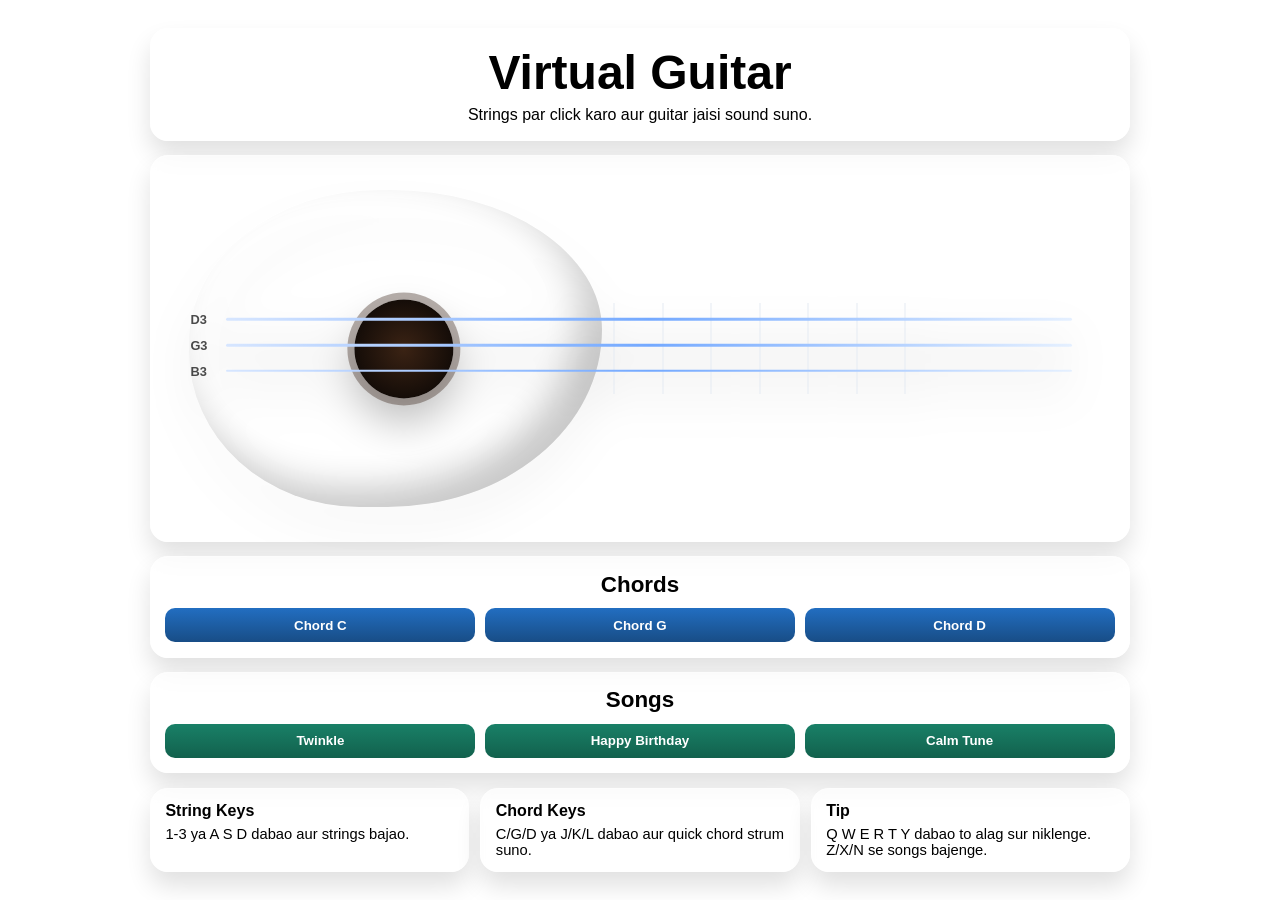
==== index.html @ 81be7681 "Initial commit" ====
<!DOCTYPE html>
<html lang="hi">
<head>
  <meta charset="UTF-8" />
  <meta name="viewport" content="width=device-width, initial-scale=1.0" />
  <title>Virtual Guitar</title>
  <link rel="stylesheet" href="styles.css" />
</head>
<body>
  <main class="app">
    <header class="title-wrap card">
      <h1>Virtual Guitar</h1>
      <p>Strings par click karo aur guitar jaisi sound suno.</p>
    </header>

    <section class="card guitar-card" aria-label="Guitar card">
      <section class="guitar" aria-label="Virtual guitar">
        <div class="body">
          <div class="sound-hole"></div>
          <div class="bridge"></div>
        </div>

        <div class="neck">
          <span class="fret" style="left: 12%"></span>
          <span class="fret" style="left: 24%"></span>
          <span class="fret" style="left: 36%"></span>
          <span class="fret" style="left: 48%"></span>
          <span class="fret" style="left: 60%"></span>
          <span class="fret" style="left: 72%"></span>
          <span class="fret" style="left: 84%"></span>
        </div>

        <div class="headstock"></div>

        <div class="strings" role="group" aria-label="Guitar strings">
          <button class="string" data-freq="146.83" data-note="D3" aria-label="String 1 D3"></button>
          <button class="string" data-freq="196.00" data-note="G3" aria-label="String 2 G3"></button>
          <button class="string" data-freq="246.94" data-note="B3" aria-label="String 3 B3"></button>
        </div>
      </section>
    </section>

    <section class="card controls-card">
      <h2>Chords</h2>
      <section class="controls">
        <button class="chord" data-chord="C">Chord C</button>
        <button class="chord" data-chord="G">Chord G</button>
        <button class="chord" data-chord="D">Chord D</button>
      </section>
    </section>

    <section class="card controls-card songs-card">
      <h2>Songs</h2>
      <section class="controls songs">
        <button class="song-btn" data-song="twinkle">Twinkle</button>
        <button class="song-btn" data-song="happy">Happy Birthday</button>
        <button class="song-btn" data-song="calm">Calm Tune</button>
      </section>
    </section>

    <section class="bottom-cards" aria-label="Extra cards">
      <div class="card mini-card">
        <h3>String Keys</h3>
        <p>1-3 ya A S D dabao aur strings bajao.</p>
      </div>
      <div class="card mini-card">
        <h3>Chord Keys</h3>
        <p>C/G/D ya J/K/L dabao aur quick chord strum suno.</p>
      </div>
      <div class="card mini-card">
        <h3>Tip</h3>
        <p>Q W E R T Y dabao to alag sur niklenge. Z/X/N se songs bajenge.</p>
      </div>
    </section>
  </main>

  <script src="script.js"></script>
</body>
</html>
---- styles.css ----
AC:root {
  --bg-1: #f7e6c8;
  --bg-2: #d89c65;
  --text: #24160e;
  --wood-a: #d48a42;
  --wood-b: #8f4c1d;
  --wood-c: #b76f2f;
  --neck: #4b2b18;
  --head: #2f1a10;
  --bridge: #3a2315;
  --string: #dde3ea;
  --hover: #9de6ff;
  --play: #a3f5c8;
}

* {
  box-sizing: border-box;
}

body {
  margin: 0;
  min-height: 100vh;
  font-family: Segoe UI, Arial, sans-serif;
  color: var(--text);
  background: radial-gradient(circle at 15% 20%, #ffffff8f, transparent 30%),
    linear-gradient(135deg, var(--bg-1), var(--bg-2));
  display: grid;
  place-items: center;
  padding: 2vh 3vw;
}

.app {
  width: min(980px, 100%);
  display: grid;
  gap: 0.9rem;
}

.card {
  background: rgba(255, 255, 255, 0.66);
  border: 1px solid rgba(255, 255, 255, 0.35);
  border-radius: 18px;
  box-shadow: 0 14px 24px rgba(0, 0, 0, 0.12);
  backdrop-filter: blur(6px);
}

.title-wrap {
  text-align: center;
  margin-bottom: 0;
  padding: 1rem 1.2rem;
}

.title-wrap h1 {
  margin: 0;
  font-size: clamp(1.8rem, 4vw, 3rem);
}

.title-wrap p {
  margin: 0.4rem 0 0;
}

.guitar-card {
  padding: 1rem;
}

.controls-card {
  padding: 0.9rem;
}

.controls-card h2 {
  margin: 0 0 0.65rem;
  text-align: center;
  font-size: clamp(1.1rem, 2vw, 1.4rem);
}

.guitar {
  width: min(940px, 100%);
  aspect-ratio: 16 / 6;
  position: relative;
  margin: 0 auto;
  filter: drop-shadow(0 22px 20px rgba(0, 0, 0, 0.25));
}

.body {
  position: absolute;
  left: 2%;
  top: 5%;
  width: 44%;
  height: 90%;
  border-radius: 47% 52% 53% 42% / 49% 45% 57% 50%;
  background: radial-gradient(circle at 35% 30%, var(--wood-a), var(--wood-c) 45%, var(--wood-b) 100%);
  box-shadow: inset -20px -20px 36px rgba(0, 0, 0, 0.2), inset 10px 8px 20px rgba(255, 255, 255, 0.2);
}

.sound-hole {
  position: absolute;
  width: 24%;
  aspect-ratio: 1;
  border-radius: 50%;
  left: 52%;
  top: 50%;
  transform: translate(-50%, -50%);
  background: radial-gradient(circle, #3b2314 0%, #120b07 75%);
  box-shadow: 0 0 0 7px rgba(47, 25, 12, 0.35);
}

.bridge {
  position: absolute;
  width: 22%;
  height: 14%;
  left: 54%;
  top: 70%;
  transform: translateX(-50%);
  border-radius: 12px;
  background: linear-gradient(180deg, #654127, var(--bridge));
}

.neck {
  position: absolute;
  left: 42%;
  top: 37%;
  width: 43%;
  height: 26%;
  border-radius: 10px;
  background: linear-gradient(180deg, #6b4329, var(--neck));
}

.fret {
  position: absolute;
  top: 0;
  width: 2px;
  height: 100%;
  background: rgba(230, 236, 242, 0.55);
}

.headstock {
  position: absolute;
  right: 4%;
  top: 30%;
  width: 11%;
  height: 40%;
  border-radius: 14px;
  background: linear-gradient(180deg, #4f301c, var(--head));
}

.strings {
  position: absolute;
  left: 6%;
  top: 38%;
  width: 90%;
  height: 22%;
  display: grid;
  grid-template-rows: repeat(3, 1fr);
  z-index: 5;
}

.string {
  border: none;
  padding: 0;
  background: transparent;
  cursor: pointer;
  position: relative;
}

.string::before {
  content: "";
  position: absolute;
  top: 50%;
  left: 0;
  width: 100%;
  height: clamp(1px, 0.2vw, 3px);
  transform: translateY(-50%);
  border-radius: 999px;
  background: linear-gradient(90deg, #f0f4f8, var(--string), #f7f9fc);
  transition: box-shadow 0.2s ease, background 0.2s ease;
}

.string::after {
  content: attr(data-note);
  position: absolute;
  left: -36px;
  top: 50%;
  transform: translateY(-50%);
  font-size: 0.8rem;
  font-weight: 700;
  opacity: 0.7;
}

/* Keep 6 strings but make center 3 visually distinct */
.string:nth-child(2)::before,
.string:nth-child(3)::before,
.string:nth-child(1)::before {
  background: linear-gradient(90deg, #d7e6ff, #74a9ff, #e5f0ff);
}

.string:hover::before {
  background: linear-gradient(90deg, #d7f7ff, var(--hover), #effbff);
  box-shadow: 0 0 8px rgba(157, 230, 255, 0.85);
}

.string.playing::before {
  background: linear-gradient(90deg, #deffef, var(--play), #eefff7);
  box-shadow: 0 0 14px rgba(163, 245, 200, 0.8);
  animation: vibrate 220ms linear 3;
}

@keyframes vibrate {
  0% { transform: translateY(-50%) translateX(0); }
  25% { transform: translateY(calc(-50% - 2px)) translateX(2px); }
  50% { transform: translateY(calc(-50% + 2px)) translateX(-2px); }
  75% { transform: translateY(calc(-50% - 1px)) translateX(1px); }
  100% { transform: translateY(-50%) translateX(0); }
}

.controls {
  margin-top: 0;
  display: grid;
  grid-template-columns: repeat(3, minmax(90px, 1fr));
  gap: 0.6rem;
}

.chord {
  border: none;
  border-radius: 10px;
  padding: 0.6rem;
  font-weight: 700;
  color: #fff;
  background: linear-gradient(180deg, #226ec1, #184d86);
  cursor: pointer;
}

.songs {
  grid-template-columns: repeat(3, minmax(110px, 1fr));
}

.song-btn {
  border: none;
  border-radius: 10px;
  padding: 0.6rem;
  font-weight: 700;
  color: #fff;
  background: linear-gradient(180deg, #198067, #12614d);
  cursor: pointer;
}

.bottom-cards {
  display: grid;
  grid-template-columns: repeat(3, minmax(0, 1fr));
  gap: 0.7rem;
}

.mini-card {
  padding: 0.85rem 0.9rem;
}

.mini-card h3 {
  margin: 0;
  font-size: 1rem;
}

.mini-card p {
  margin: 0.35rem 0 0;
  font-size: 0.92rem;
}

@media (max-width: 760px) {
  .guitar {
    aspect-ratio: 9 / 6;
  }

  .body {
    width: 56%;
  }

  .neck {
    left: 50%;
    width: 36%;
  }

  .headstock {
    right: 1%;
    width: 12%;
  }

  .strings {
    left: 5%;
    width: 93%;
  }

  .bottom-cards {
    grid-template-columns: 1fr;
  }
}

@media (max-width: 520px) {
  .guitar {
    aspect-ratio: 4 / 4;
  }

  .body {
    width: 62%;
    left: 0;
  }

  .neck {
    left: 52%;
    width: 34%;
  }

  .headstock {
    width: 13%;
  }

  .string::after {
    display: none;
  }
}
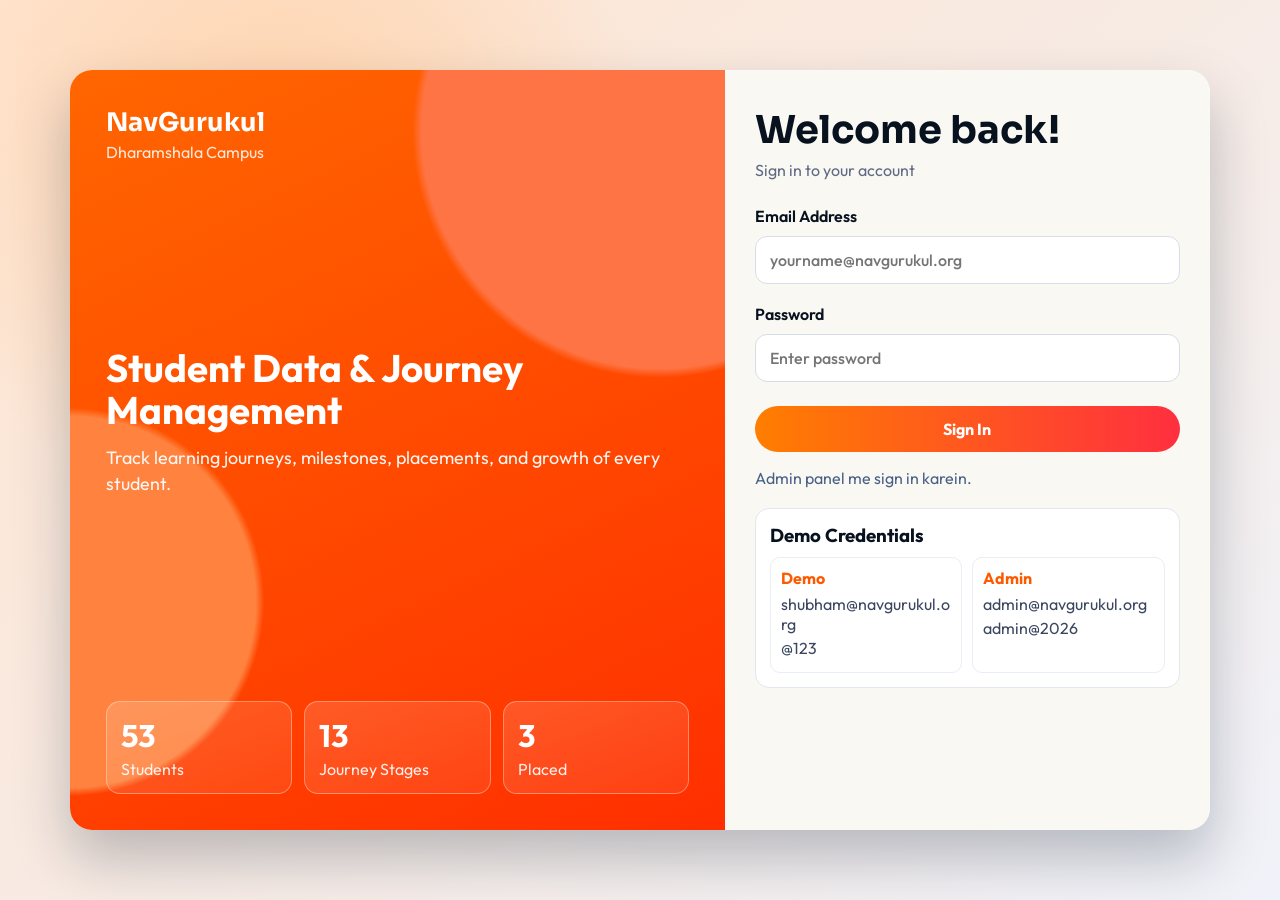
==== commit 70d39132: "Remove Virtual Guitar feature and focus the app on the NavGurukul student admin panel Co-Authored-By" ====
--- a/index.html
+++ b/index.html
@@ -1,79 +1,82 @@
 <!DOCTYPE html>
-<html lang="hi">
+<html lang="en">
 <head>
   <meta charset="UTF-8" />
   <meta name="viewport" content="width=device-width, initial-scale=1.0" />
-  <title>Virtual Guitar</title>
-  <link rel="stylesheet" href="styles.css" />
+  <title>NavGurukul Student Admin Panel</title>
+
+  
+  <link rel="preconnect" href="https://fonts.googleapis.com" />
+  <link rel="preconnect" href="https://fonts.gstatic.com" crossorigin />
+  <link href="https://fonts.googleapis.com/css2?family=Outfit:wght@400;500;700&family=Sora:wght@600;700&display=swap" rel="stylesheet" />
+  <link rel="stylesheet" href="login.css" />
 </head>
 <body>
-  <main class="app">
-    <header class="title-wrap card">
-      <h1>Virtual Guitar</h1>
-      <p>Strings par click karo aur guitar jaisi sound suno.</p>
-    </header>
+  <main class="login-shell">
+    <section class="hero-pane" aria-label="Brand section">
+      <div class="brand-block">
+        <h1>NavGurukul</h1>
+        <p>Dharamshala Campus</p>
+      </div>
 
-    <section class="card guitar-card" aria-label="Guitar card">
-      <section class="guitar" aria-label="Virtual guitar">
-        <div class="body">
-          <div class="sound-hole"></div>
-          <div class="bridge"></div>
-        </div>
+      <div class="hero-content">
+        <h2>Student Data &amp; Journey Management</h2>
+        <p>Track learning journeys, milestones, placements, and growth of every student.</p>
+      </div>
 
-        <div class="neck">
-          <span class="fret" style="left: 12%"></span>
-          <span class="fret" style="left: 24%"></span>
-          <span class="fret" style="left: 36%"></span>
-          <span class="fret" style="left: 48%"></span>
-          <span class="fret" style="left: 60%"></span>
-          <span class="fret" style="left: 72%"></span>
-          <span class="fret" style="left: 84%"></span>
-        </div>
+      <div class="stats-row" aria-label="Quick stats">
+        <article class="stat-card">
+          <strong>53</strong>
+          <span>Students</span>
+        </article>
+        <article class="stat-card">
+          <strong>13</strong>
+          <span>Journey Stages</span>
+        </article>
+        <article class="stat-card">
+          <strong>3</strong>
+          <span>Placed</span>
+        </article>
+      </div>
+    </section>
 
-        <div class="headstock"></div>
+    <section class="form-pane" aria-label="Login section">
+      <header>
+        <h2>Welcome back!</h2>
+        <p>Sign in to your account</p>
+      </header>
 
-        <div class="strings" role="group" aria-label="Guitar strings">
-          <button class="string" data-freq="146.83" data-note="D3" aria-label="String 1 D3"></button>
-          <button class="string" data-freq="196.00" data-note="G3" aria-label="String 2 G3"></button>
-          <button class="string" data-freq="246.94" data-note="B3" aria-label="String 3 B3"></button>
+      <form id="loginForm" novalidate>
+        <label for="email">Email Address</label>
+        <input id="email" name="email" type="email" placeholder="yourname@navgurukul.org" autocomplete="username" required />
+
+        <label for="password">Password</label>
+        <input id="password" name="password" type="password" placeholder="Enter password" autocomplete="current-password" required />
+
+        <button id="loginBtn" type="submit">Sign In</button>
+      </form>
+
+      <p id="statusMessage" class="status" aria-live="polite">Admin panel me sign in karein.</p>
+
+      <section class="demo-box" aria-label="Demo credentials">
+        <h3>Demo Credentials</h3>
+        <div class="cred-grid">
+          <div>
+            <h4>Demo</h4>
+            <p>shubham@navgurukul.org</p>
+            <p>@123</p>
+          </div>
+          <div>
+            <h4>Admin</h4>
+            <p>admin@navgurukul.org</p>
+            <p>admin@2026</p>
+          </div>
         </div>
       </section>
     </section>
-
-    <section class="card controls-card">
-      <h2>Chords</h2>
-      <section class="controls">
-        <button class="chord" data-chord="C">Chord C</button>
-        <button class="chord" data-chord="G">Chord G</button>
-        <button class="chord" data-chord="D">Chord D</button>
-      </section>
-    </section>
-
-    <section class="card controls-card songs-card">
-      <h2>Songs</h2>
-      <section class="controls songs">
-        <button class="song-btn" data-song="twinkle">Twinkle</button>
-        <button class="song-btn" data-song="happy">Happy Birthday</button>
-        <button class="song-btn" data-song="calm">Calm Tune</button>
-      </section>
-    </section>
-
-    <section class="bottom-cards" aria-label="Extra cards">
-      <div class="card mini-card">
-        <h3>String Keys</h3>
-        <p>1-3 ya A S D dabao aur strings bajao.</p>
-      </div>
-      <div class="card mini-card">
-        <h3>Chord Keys</h3>
-        <p>C/G/D ya J/K/L dabao aur quick chord strum suno.</p>
-      </div>
-      <div class="card mini-card">
-        <h3>Tip</h3>
-        <p>Q W E R T Y dabao to alag sur niklenge. Z/X/N se songs bajenge.</p>
-      </div>
-    </section>
   </main>
 
-  <script src="script.js"></script>
+  <script src="student-data.js"></script>
+  <script src="login.js"></script>
 </body>
 </html>
--- a/login.css
+++ b/login.css
@@ -0,0 +1,221 @@
+:root {
+  --ink: #08121f;
+  --paper: #f9f8f3;
+  --orange-a: #ff6600;
+  --orange-b: #ff2f00;
+  --orange-c: #ff8a2a;
+  --line: #d7dde8;
+}
+
+* {
+  box-sizing: border-box;
+}
+
+body {
+  margin: 0;
+  min-height: 100vh;
+  font-family: "Outfit", "Segoe UI", sans-serif;
+  color: var(--ink);
+  background: radial-gradient(circle at 22% 18%, #ffd2aa, transparent 30%),
+    linear-gradient(140deg, #ffe4cf, #f0f2f9);
+  display: grid;
+  place-items: center;
+  padding: 24px;
+}
+
+.login-shell {
+  width: min(1140px, 100%);
+  min-height: min(760px, 92vh);
+  border-radius: 22px;
+  overflow: hidden;
+  box-shadow: 0 28px 56px rgba(9, 22, 44, 0.25);
+  display: grid;
+  grid-template-columns: 1.35fr 1fr;
+  background: #fff;
+}
+
+.hero-pane {
+  color: #fff;
+  padding: 36px;
+  display: grid;
+  align-content: space-between;
+  gap: 24px;
+  background: radial-gradient(circle at 90% 8%, #ff7444 0%, #ff7444 26%, transparent 27%),
+    radial-gradient(circle at 0% 70%, #ff833f 0%, #ff833f 22%, transparent 23%),
+    linear-gradient(155deg, var(--orange-a), var(--orange-b));
+}
+
+.brand-block h1 {
+  margin: 0;
+  font-family: "Sora", sans-serif;
+  font-size: clamp(1.4rem, 2vw, 1.8rem);
+}
+
+.brand-block p {
+  margin: 4px 0 0;
+  opacity: 0.85;
+}
+
+.hero-content h2 {
+  margin: 0;
+  font-size: clamp(2rem, 3vw, 3.15rem);
+  line-height: 1.08;
+}
+
+.hero-content p {
+  margin-top: 14px;
+  max-width: 52ch;
+  font-size: 1.12rem;
+  line-height: 1.45;
+  opacity: 0.95;
+}
+
+.stats-row {
+  display: grid;
+  grid-template-columns: repeat(3, minmax(0, 1fr));
+  gap: 12px;
+}
+
+.stat-card {
+  padding: 14px;
+  border-radius: 14px;
+  border: 1px solid rgba(255, 255, 255, 0.35);
+  background: linear-gradient(160deg, rgba(255, 255, 255, 0.15), rgba(255, 255, 255, 0.07));
+}
+
+.stat-card strong {
+  font-size: 1.95rem;
+}
+
+.stat-card span {
+  display: block;
+  margin-top: 4px;
+  opacity: 0.9;
+}
+
+.form-pane {
+  padding: 36px 30px;
+  background: var(--paper);
+  display: grid;
+  align-content: start;
+  gap: 16px;
+}
+
+.form-pane h2 {
+  margin: 0;
+  font: 700 clamp(1.8rem, 3vw, 2.4rem) "Sora", sans-serif;
+}
+
+.form-pane header p {
+  margin: 6px 0 0;
+  color: #5f6b84;
+}
+
+#loginForm {
+  display: grid;
+  gap: 10px;
+}
+
+label {
+  margin-top: 10px;
+  font-weight: 600;
+}
+
+input {
+  width: 100%;
+  border: 1px solid var(--line);
+  border-radius: 12px;
+  padding: 13px 14px;
+  background: #fff;
+  font: 500 1rem "Outfit", sans-serif;
+}
+
+input:focus {
+  border-color: #ff6a00;
+  outline: 2px solid rgba(255, 106, 0, 0.2);
+}
+
+button {
+  margin-top: 14px;
+  border: none;
+  border-radius: 999px;
+  padding: 13px 16px;
+  cursor: pointer;
+  font: 700 1rem "Outfit", sans-serif;
+  color: #fff;
+  background: linear-gradient(90deg, #ff7e00, #ff2f3f);
+}
+
+.status {
+  margin: 0;
+  min-height: 24px;
+  color: #486187;
+}
+
+.status.error {
+  color: #c32035;
+}
+
+.status.success {
+  color: #0d8f55;
+}
+
+.demo-box {
+  border: 1px solid #e2e6ef;
+  border-radius: 14px;
+  background: #fff;
+  padding: 14px;
+}
+
+.demo-box h3 {
+  margin: 0 0 10px;
+}
+
+.cred-grid {
+  display: grid;
+  grid-template-columns: repeat(2, minmax(0, 1fr));
+  gap: 10px;
+}
+
+.cred-grid div {
+  border: 1px solid #ebedf4;
+  border-radius: 10px;
+  padding: 10px;
+}
+
+.cred-grid h4 {
+  margin: 0 0 6px;
+  color: #fd5a00;
+}
+
+.cred-grid p {
+  margin: 4px 0;
+  color: #3b4660;
+  word-break: break-word;
+}
+
+@media (max-width: 980px) {
+  .login-shell {
+    grid-template-columns: 1fr;
+  }
+
+  .hero-pane {
+    min-height: 320px;
+  }
+}
+
+@media (max-width: 620px) {
+  body {
+    padding: 10px;
+  }
+
+  .hero-pane,
+  .form-pane {
+    padding: 18px;
+  }
+
+  .stats-row,
+  .cred-grid {
+    grid-template-columns: 1fr;
+  }
+}
